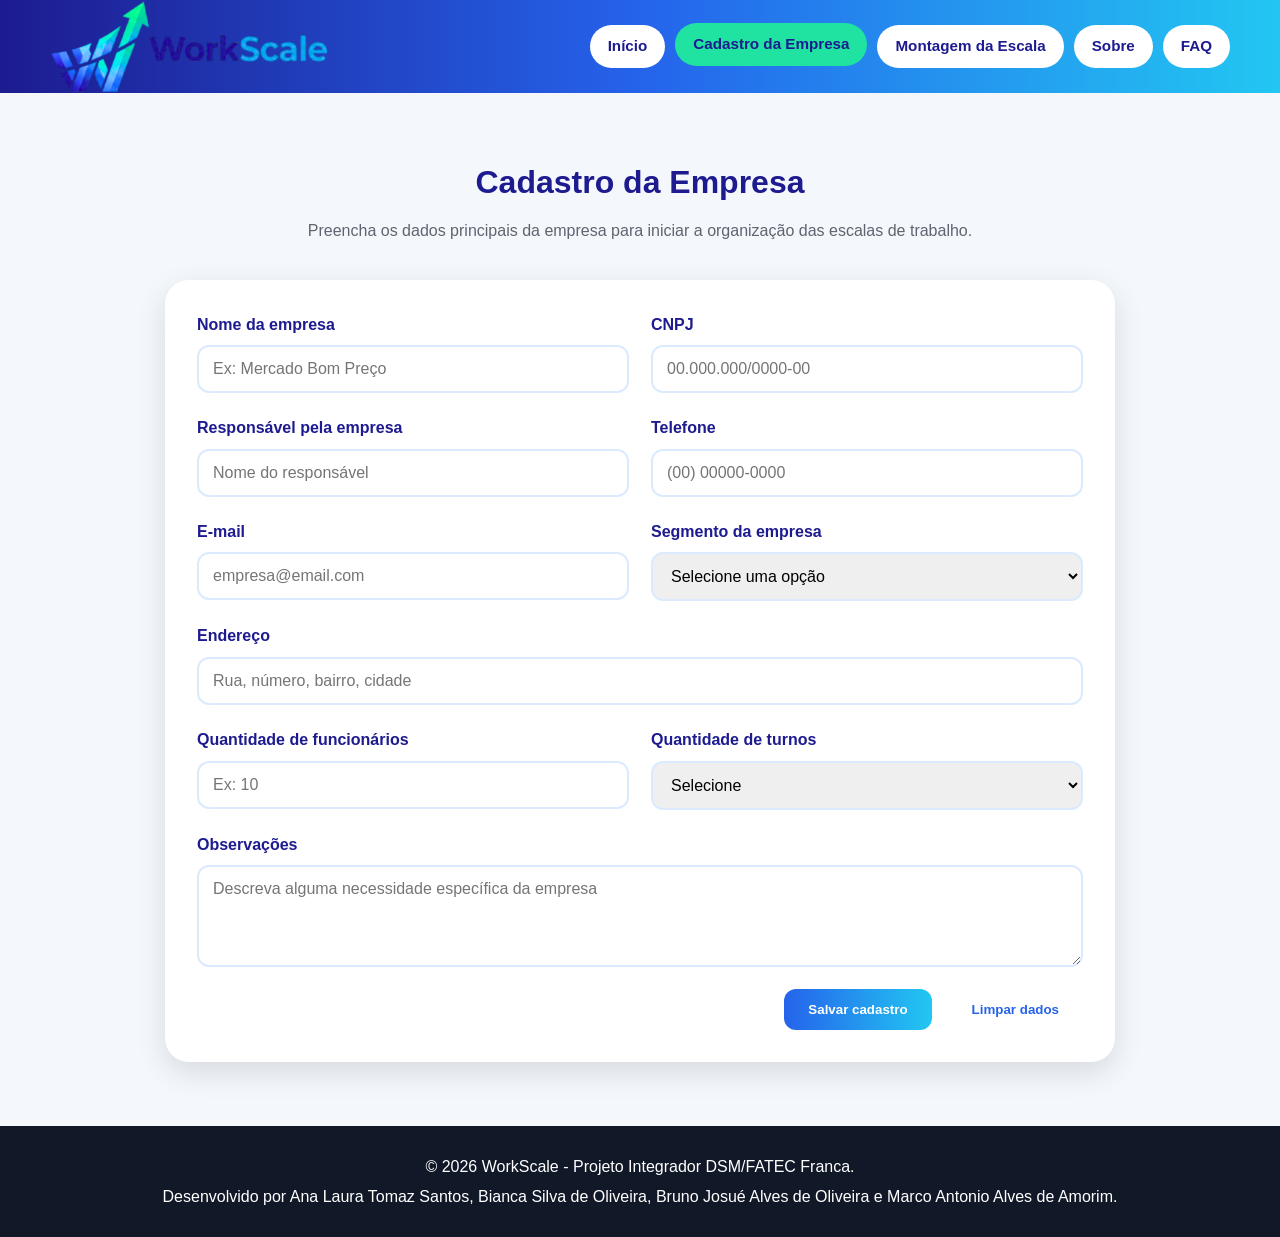
==== empresa.html @ eb6d6a7c "Primeira versão do projeto WorkScale Estrutura inicial do site com páginas principais e identidade v" ====
<!DOCTYPE html>
<html lang="pt-BR">
<head>
  <meta charset="UTF-8">
  <meta name="viewport" content="width=device-width, initial-scale=1.0">
  <title>Cadastro da Empresa | WorkScale</title>
  <link rel="stylesheet" href="./css/style.css">
</head>
<body>

  <header class="cabecalho">
    <div class="container cabecalho-conteudo">

      <a href="index.html" class="logo-area">
        <img src="./imagens/logo-workscale.png" alt="Logo WorkScale" class="logo">
      </a>

      <nav class="menu">
        <a href="index.html">Início</a>
        <a href="empresa.html" class="ativo">Cadastro da Empresa</a>
        <a href="escala.html">Montagem da Escala</a>
        <a href="sobre.html">Sobre</a>
        <a href="faq.html">FAQ</a>
      </nav>

    </div>
  </header>

  <main>

    <section class="secao secao-clara">
      <div class="container">

        <h1 class="titulo-secao">Cadastro da Empresa</h1>

        <p class="subtitulo-secao">
          Preencha os dados principais da empresa para iniciar a organização das escalas de trabalho.
        </p>

        <form class="formulario">

          <div class="grupo-campo">
            <label for="nome-empresa">Nome da empresa</label>
            <input type="text" id="nome-empresa" name="nome-empresa" placeholder="Ex: Mercado Bom Preço">
          </div>

          <div class="grupo-campo">
            <label for="cnpj">CNPJ</label>
            <input type="text" id="cnpj" name="cnpj" placeholder="00.000.000/0000-00">
          </div>

          <div class="grupo-campo">
            <label for="responsavel">Responsável pela empresa</label>
            <input type="text" id="responsavel" name="responsavel" placeholder="Nome do responsável">
          </div>

          <div class="grupo-campo">
            <label for="telefone">Telefone</label>
            <input type="tel" id="telefone" name="telefone" placeholder="(00) 00000-0000">
          </div>

          <div class="grupo-campo">
            <label for="email">E-mail</label>
            <input type="email" id="email" name="email" placeholder="empresa@email.com">
          </div>

          <div class="grupo-campo">
            <label for="segmento">Segmento da empresa</label>
            <select id="segmento" name="segmento">
              <option value="">Selecione uma opção</option>
              <option value="comercio">Comércio</option>
              <option value="restaurante">Restaurante</option>
              <option value="mercado">Mercado</option>
              <option value="clinica">Clínica</option>
              <option value="escola">Escola</option>
              <option value="outro">Outro</option>
            </select>
          </div>

          <div class="grupo-campo campo-maior">
            <label for="endereco">Endereço</label>
            <input type="text" id="endereco" name="endereco" placeholder="Rua, número, bairro, cidade">
          </div>

          <div class="grupo-campo">
            <label for="quantidade-funcionarios">Quantidade de funcionários</label>
            <input type="number" id="quantidade-funcionarios" name="quantidade-funcionarios" placeholder="Ex: 10">
          </div>

          <div class="grupo-campo">
            <label for="turnos">Quantidade de turnos</label>
            <select id="turnos" name="turnos">
              <option value="">Selecione</option>
              <option value="1">1 turno</option>
              <option value="2">2 turnos</option>
              <option value="3">3 turnos</option>
              <option value="4">4 ou mais turnos</option>
            </select>
          </div>

          <div class="grupo-campo campo-maior">
            <label for="observacoes">Observações</label>
            <textarea id="observacoes" name="observacoes" rows="4" placeholder="Descreva alguma necessidade específica da empresa"></textarea>
          </div>

          <div class="botoes-formulario">
            <button type="submit" class="botao botao-principal">Salvar cadastro</button>
            <button type="reset" class="botao botao-secundario">Limpar dados</button>
          </div>

        </form>

      </div>
    </section>

  </main>

  <footer class="rodape">
    <div class="container rodape-conteudo">
      <p>&copy; 2026 WorkScale - Projeto Integrador DSM/FATEC Franca.</p>
      <p>Desenvolvido por Ana Laura Tomaz Santos, Bianca Silva de Oliveira, Bruno Josué Alves de Oliveira
e Marco Antonio Alves de Amorim.</p>
    </div>
  </footer>

  <script src="./js/script.js"></script>

</body>
</html>
---- css/style.css ----
:root {
  --azul-escuro: #1d1b8f;
  --azul: #2563eb;
  --azul-claro: #22c7f2;
  --verde: #20e3a2;
  --branco: #ffffff;
  --cinza-claro: #f4f7fb;
  --cinza: #5f6470;
  --texto: #1f2937;
  --sombra: 0 10px 30px rgba(0, 0, 0, 0.12);
}

* {
  margin: 0;
  padding: 0;
  box-sizing: border-box;
}

body {
  font-family: Arial, Helvetica, sans-serif;
  color: var(--texto);
  background-color: var(--cinza-claro);
  line-height: 1.6;
}

.container {
  width: min(1180px, 94%);
  margin: 0 auto;
}

/* CABEÇALHO */

.cabecalho {
  background: linear-gradient(
    90deg,
    var(--azul-escuro),
    var(--azul),
    var(--azul-claro)
  );
  padding: 0;
  box-shadow: var(--sombra);
}

.cabecalho-conteudo {
  display: flex;
  align-items: center;
  justify-content: space-between;
  gap: 28px;
  min-height: 85px;
}

.logo-area {
  display: flex;
  align-items: center;
  text-decoration: none;
  flex-shrink: 0;
}

.logo {
  width: 280px;
  height: auto;
  display: block;
}

.menu {
  display: flex;
  align-items: center;
  justify-content: flex-end;
  gap: 10px;
  flex-wrap: wrap;
}

.menu a {
  text-decoration: none;
  color: var(--azul-escuro);
  background-color: var(--branco);
  padding: 9px 18px;
  border-radius: 999px;
  font-weight: 700;
  font-size: 0.95rem;
  transition: 0.3s;
  white-space: nowrap;
}

.menu a:hover,
.menu a.ativo {
  background-color: var(--verde);
  color: var(--azul-escuro);
  transform: translateY(-2px);
}

/* SEÇÃO PRINCIPAL DA HOME */

.hero {
  padding: 72px 0;
  background:
    radial-gradient(
      circle at top left,
      rgba(32, 227, 162, 0.25),
      transparent 30%
    ),
    linear-gradient(135deg, #ffffff, #eaf7ff);
}

.hero-conteudo {
  display: grid;
  grid-template-columns: 1.3fr 0.7fr;
  align-items: center;
  gap: 40px;
}

.etiqueta {
  display: inline-block;
  background-color: rgba(32, 227, 162, 0.18);
  color: var(--azul-escuro);
  padding: 8px 16px;
  border-radius: 999px;
  font-weight: 700;
  margin-bottom: 18px;
}

.hero h1 {
  font-size: clamp(2rem, 5vw, 3.6rem);
  line-height: 1.1;
  color: var(--azul-escuro);
  margin-bottom: 20px;
}

.descricao {
  color: var(--cinza);
  font-size: 1.1rem;
  max-width: 650px;
  margin-bottom: 28px;
}

.hero-card {
  background-color: var(--branco);
  padding: 30px;
  border-radius: 24px;
  box-shadow: var(--sombra);
  border-top: 6px solid var(--verde);
}

.hero-card h2 {
  color: var(--azul-escuro);
  margin-bottom: 16px;
}

.hero-card li {
  margin-bottom: 10px;
}

/* BOTÕES */

.botoes-hero,
.botoes-formulario {
  display: flex;
  gap: 16px;
  flex-wrap: wrap;
}

.botao {
  display: inline-block;
  text-decoration: none;
  padding: 13px 24px;
  border-radius: 12px;
  font-weight: 800;
  transition: 0.3s;
}

.botao-principal {
  background: linear-gradient(
    90deg,
    var(--azul),
    var(--azul-claro)
  );
  color: var(--branco);
}

.botao-secundario {
  border: 2px solid var(--azul);
  color: var(--azul);
  background-color: var(--branco);
}

.botao:hover {
  transform: translateY(-3px);
  box-shadow: var(--sombra);
}

button.botao {
  border: none;
  cursor: pointer;
}

/* SEÇÕES */

.secao {
  padding: 64px 0;
  background-color: var(--branco);
}

.secao-clara {
  background-color: var(--cinza-claro);
}

.titulo-secao {
  text-align: center;
  color: var(--azul-escuro);
  font-size: 2rem;
  margin-bottom: 10px;
}

.subtitulo-secao {
  text-align: center;
  color: var(--cinza);
  max-width: 760px;
  margin: 0 auto 36px auto;
}

/* CARDS */

.cards {
  display: grid;
  grid-template-columns: repeat(3, 1fr);
  gap: 22px;
}

.card {
  background-color: var(--cinza-claro);
  padding: 28px;
  border-radius: 20px;
  border-left: 6px solid var(--azul-claro);
  transition: 0.3s;
}

.card:hover {
  transform: translateY(-5px);
  box-shadow: var(--sombra);
}

.card h3 {
  color: var(--azul-escuro);
  margin-bottom: 10px;
}

/* FUNCIONALIDADES */

.lista-funcionalidades {
  display: grid;
  grid-template-columns: repeat(2, 1fr);
  gap: 24px;
}

.lista-funcionalidades div {
  background-color: var(--branco);
  padding: 24px;
  border-radius: 18px;
  box-shadow: 0 6px 18px rgba(0,0,0,0.08);
}

.lista-funcionalidades h3 {
  color: var(--azul);
  margin-bottom: 8px;
}

/* CHAMADA FINAL */

.chamada-final {
  padding: 58px 0;
  text-align: center;
  background: linear-gradient(
    90deg,
    var(--azul-escuro),
    var(--azul),
    var(--azul-claro)
  );
  color: var(--branco);
}

.chamada-final h2 {
  font-size: 2rem;
  margin-bottom: 12px;
}

.chamada-final p {
  margin-bottom: 24px;
}

/* FORMULÁRIOS */

.formulario {
  background-color: var(--branco);
  padding: 32px;
  border-radius: 24px;
  box-shadow: var(--sombra);
  display: grid;
  grid-template-columns: repeat(2, 1fr);
  gap: 22px;
  max-width: 950px;
  margin: 0 auto;
}

.grupo-campo {
  display: flex;
  flex-direction: column;
  gap: 8px;
}

.grupo-campo label {
  font-weight: 700;
  color: var(--azul-escuro);
}

.grupo-campo input,
.grupo-campo select,
.grupo-campo textarea {
  width: 100%;
  padding: 13px 14px;
  border: 2px solid #dbeafe;
  border-radius: 12px;
  font-size: 1rem;
  font-family: Arial, Helvetica, sans-serif;
  outline: none;
  transition: 0.3s;
}

.grupo-campo input:focus,
.grupo-campo select:focus,
.grupo-campo textarea:focus {
  border-color: var(--azul-claro);
  box-shadow: 0 0 0 4px rgba(34, 199, 242, 0.18);
}

.campo-maior {
  grid-column: span 2;
}

.botoes-formulario {
  grid-column: span 2;
  justify-content: flex-end;
}

/* DIAS DA SEMANA */

.dias-semana {
  display: grid;
  grid-template-columns: repeat(4, 1fr);
  gap: 15px;
  margin-top: 10px;
}

.dia-card {
  background-color: var(--cinza-claro);
  border: 2px solid #dbeafe;
  border-radius: 14px;
  padding: 15px;
  display: flex;
  align-items: center;
  gap: 10px;
  cursor: pointer;
  transition: 0.3s;
  font-weight: 600;
}

.dia-card:hover {
  border-color: var(--azul-claro);
  transform: translateY(-2px);
  box-shadow: 0 4px 12px rgba(0,0,0,0.08);
}

.dia-card input {
  width: 18px;
  height: 18px;
  accent-color: var(--verde);
}

.dia-card span {
  color: var(--azul-escuro);
}

/* TABELA DA ESCALA */

.tabela-escala {
  max-width: 950px;
  margin: 34px auto 0 auto;
  background-color: var(--branco);
  padding: 28px;
  border-radius: 24px;
  box-shadow: var(--sombra);
}

.tabela-escala h2 {
  color: var(--azul-escuro);
  margin-bottom: 18px;
  text-align: center;
}

.tabela-responsiva {
  overflow-x: auto;
}

.tabela-responsiva table {
  width: 100%;
  border-collapse: collapse;
  min-width: 700px;
}

.tabela-responsiva th,
.tabela-responsiva td {
  padding: 14px;
  text-align: left;
  border-bottom: 1px solid #dbeafe;
}

.tabela-responsiva th {
  background-color: var(--azul-escuro);
  color: var(--branco);
}

.tabela-responsiva tr:hover {
  background-color: var(--cinza-claro);
}

/* RODAPÉ */

.rodape {
  background-color: #111827;
  color: var(--branco);
  padding: 24px 0;
  text-align: center;
}

.rodape p {
  margin: 4px 0;
}

/* RESPONSIVIDADE */

@media (max-width: 950px) {
  .cabecalho-conteudo {
    flex-direction: column;
    justify-content: center;
    gap: 12px;
    min-height: auto;
    padding: 12px 0;
  }

  .logo {
    width: 270px;
  }

  .menu {
    justify-content: center;
  }

  .menu a {
    padding: 8px 16px;
    font-size: 0.9rem;
  }

  .hero-conteudo,
  .cards,
  .lista-funcionalidades {
    grid-template-columns: 1fr;
  }

  .hero {
    padding: 48px 0;
  }
}

@media (max-width: 720px) {
  .formulario {
    grid-template-columns: 1fr;
    padding: 24px;
  }

  .campo-maior,
  .botoes-formulario {
    grid-column: span 1;
  }

  .botoes-formulario {
    justify-content: center;
  }

  .dias-semana {
    grid-template-columns: repeat(2, 1fr);
  }
}

@media (max-width: 480px) {
  .logo {
    width: 220px;
  }

  .menu {
    gap: 8px;
  }

  .menu a {
    padding: 8px 14px;
    font-size: 0.85rem;
  }

  .dias-semana {
    grid-template-columns: 1fr;
  }
}
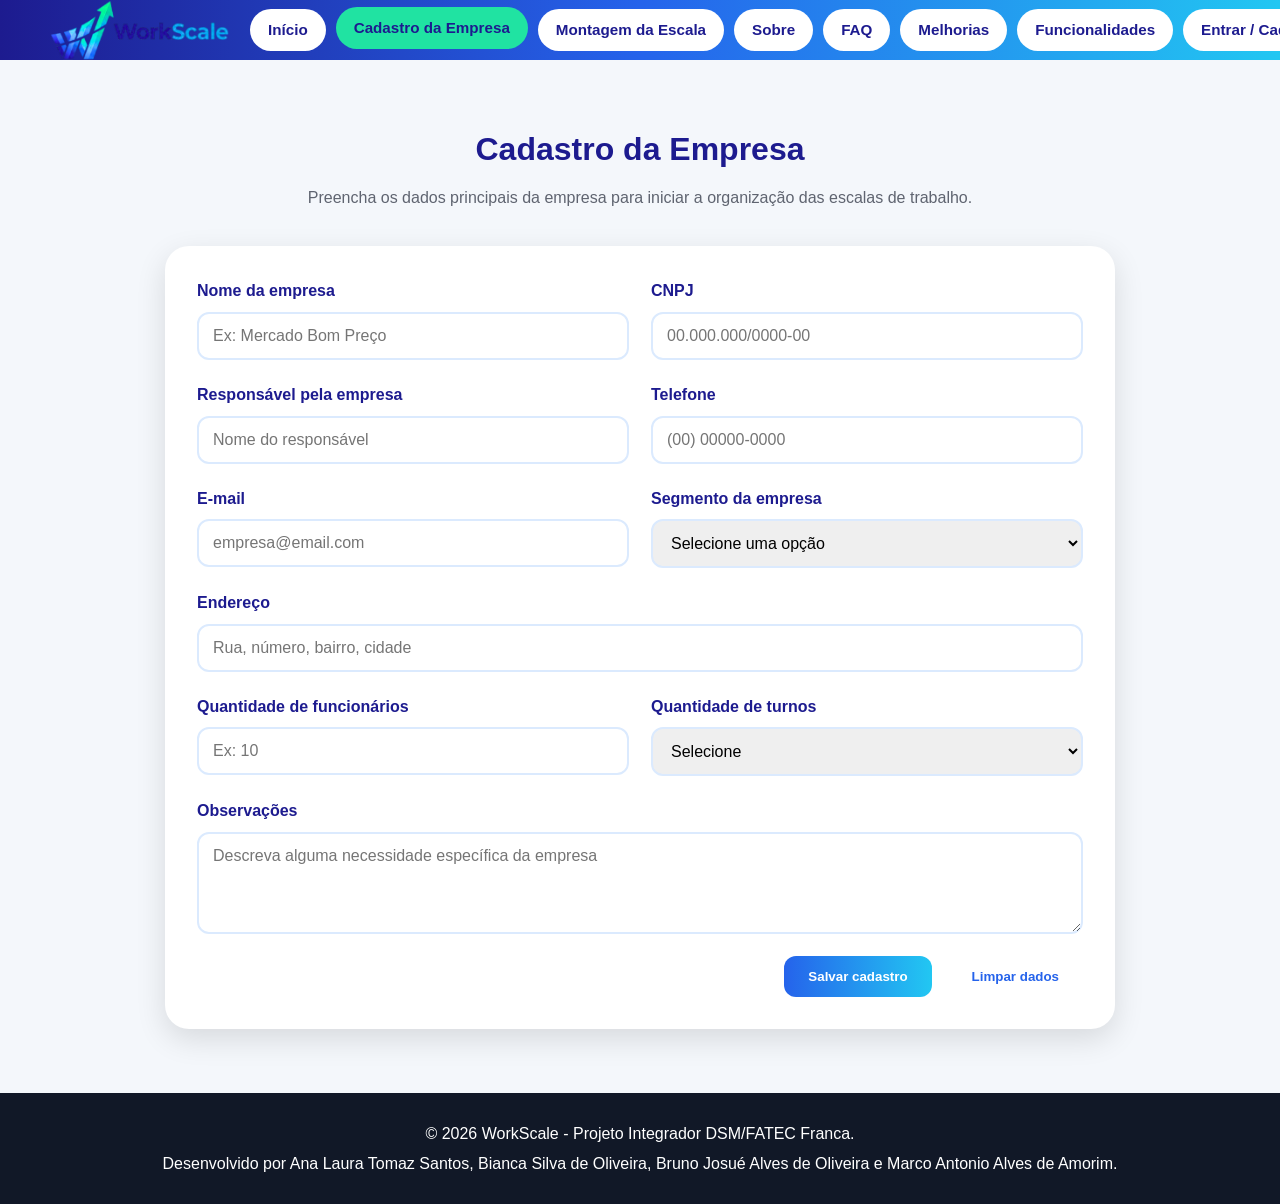
==== commit 2722d276: "tela de login e funcionalidades - Bianca" ====
--- a/empresa.html
+++ b/empresa.html
@@ -21,6 +21,10 @@
         <a href="escala.html">Montagem da Escala</a>
         <a href="sobre.html">Sobre</a>
         <a href="faq.html">FAQ</a>
+        <a href="melhorias.html">Melhorias</a>
+        <a href="funcionalidades.html">Funcionalidades</a>
+
+        <a href="login.html" class="btn-acesso">Entrar / Cadastre-se</a>
       </nav>
 
     </div>
--- a/css/style.css
+++ b/css/style.css
@@ -45,8 +45,7 @@
   display: flex;
   align-items: center;
   justify-content: space-between;
-  gap: 28px;
-  min-height: 85px;
+  gap: 20px;
 }
 
 .logo-area {
@@ -57,17 +56,27 @@
 }
 
 .logo {
-  width: 280px;
+  width: 180px; 
   height: auto;
-  display: block;
-}
+  flex-shrink: 0;
+}
+
 
 .menu {
   display: flex;
   align-items: center;
   justify-content: flex-end;
   gap: 10px;
-  flex-wrap: wrap;
+  flex: 1;
+}
+
+.menu::-webkit-scrollbar {
+  height: 6px;
+}
+
+.menu::-webkit-scrollbar-thumb {
+  background: var(--azul-claro);
+  border-radius: 10px;
 }
 
 .menu a {
@@ -87,6 +96,22 @@
   background-color: var(--verde);
   color: var(--azul-escuro);
   transform: translateY(-2px);
+}
+
+.btn-acesso{
+    padding: 10px 18px;
+    border-radius: 8px;
+    background: white;
+    color: var(--azul-escuro);
+    font-weight: bold;
+    text-decoration: none;
+
+    transition: 0.3s ease;
+}
+
+.btn-acesso:hover{
+    background: var(--verde);
+    transform: translateY(-2px);
 }
 
 /* SEÇÃO PRINCIPAL DA HOME */
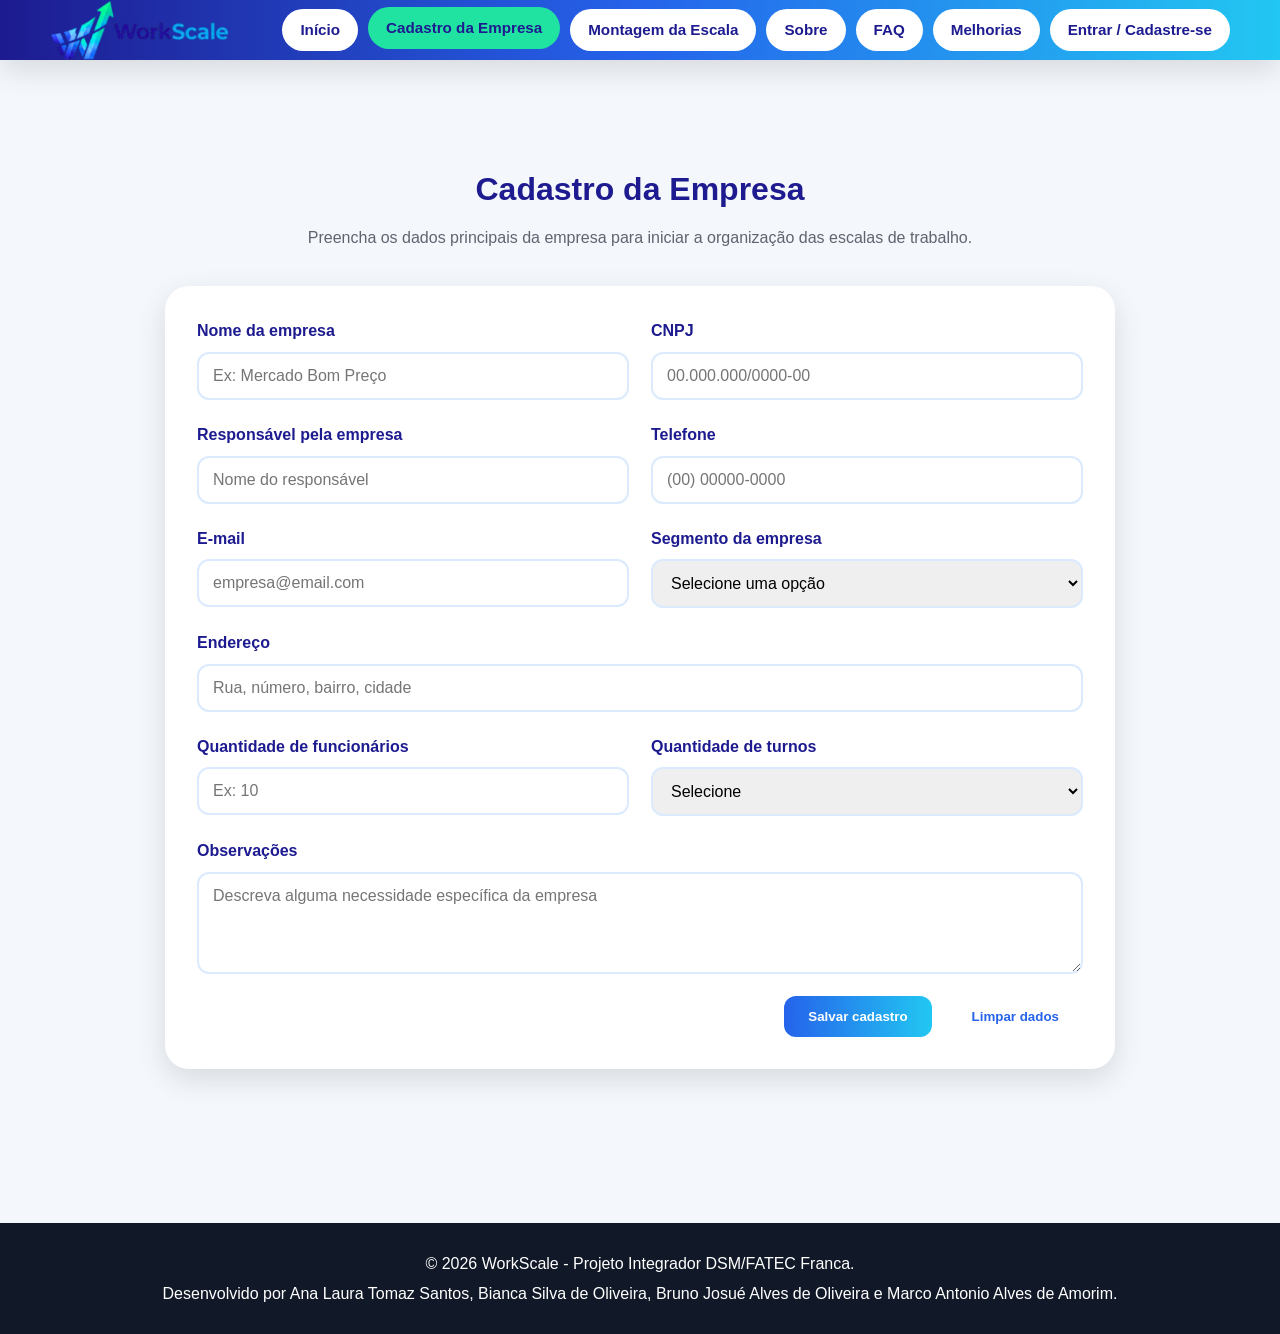
==== commit 47b8201e: "Alterações de Bruno Josué no WorkScale" ====
--- a/empresa.html
+++ b/empresa.html
@@ -22,7 +22,6 @@
         <a href="sobre.html">Sobre</a>
         <a href="faq.html">FAQ</a>
         <a href="melhorias.html">Melhorias</a>
-        <a href="funcionalidades.html">Funcionalidades</a>
 
         <a href="login.html" class="btn-acesso">Entrar / Cadastre-se</a>
       </nav>
--- a/css/style.css
+++ b/css/style.css
@@ -532,4 +532,41 @@
   .dias-semana {
     grid-template-columns: 1fr;
   }
+}
+
+.aviso-demo {
+    background-color: #f4f8ff;
+    border-left: 5px solid #4f46e5;
+    padding: 15px 20px;
+    margin: 20px 0;
+    border-radius: 8px;
+}
+
+.aviso-demo p {
+    margin: 0;
+    color: #333;
+    font-size: 15px;
+}
+
+.botoes-escala {
+    display: flex;
+    justify-content: center;
+    margin: 30px 0;
+}
+
+/* Página Sobre */
+
+main{
+    max-width:1100px;
+    margin:auto;
+    padding:40px 20px;
+}
+
+section{
+    margin-bottom:50px;
+}
+
+section h2{
+    color:#1f4e79;
+    margin-bottom:15px;
 }
